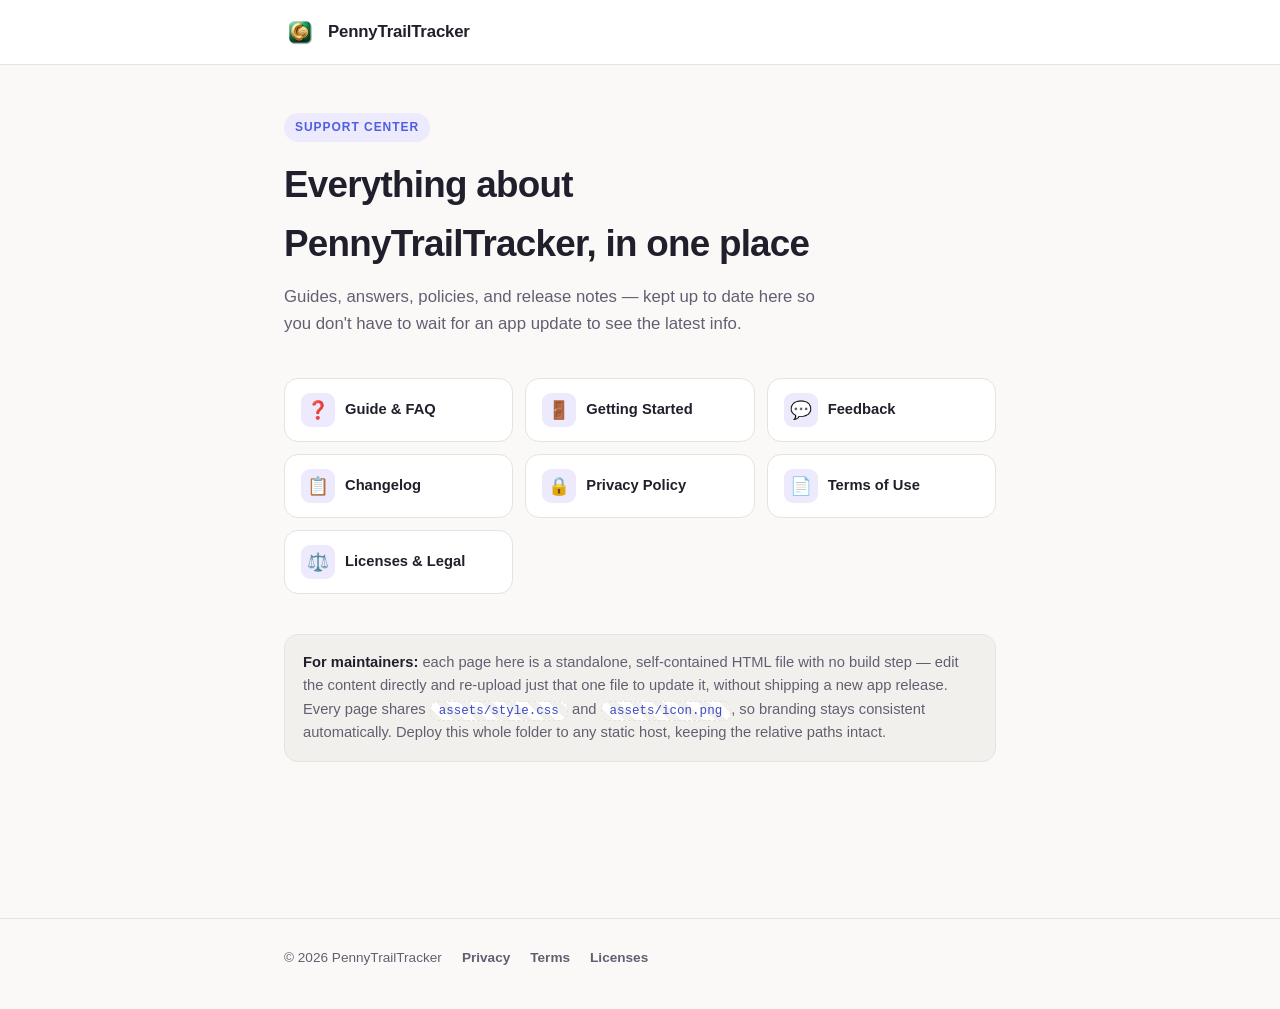
==== index.html @ 5995b28d "Add support site pages (FAQ, onboarding, feedback, changelog, privacy policy, terms of use, licenses" ====
<!DOCTYPE html>
<html lang="en">
<head>
<meta charset="UTF-8">
<meta name="viewport" content="width=device-width, initial-scale=1.0">
<title>PennyTrailTracker Support</title>
<meta name="description" content="Help, guides, and policies for PennyTrailTracker.">
<link rel="icon" href="assets/icon.png">
<link rel="stylesheet" href="assets/style.css">
</head>
<body>

<header class="site-header">
  <div class="site-header__inner">
    <img src="assets/icon.png" alt="">
    <span class="site-header__name">PennyTrailTracker</span>
  </div>
</header>

<main>
  <span class="eyebrow">Support Center</span>
  <h1>Everything about PennyTrailTracker, in one place</h1>
  <p class="page-subtitle">Guides, answers, policies, and release notes — kept up to date here so you don't have to wait for an app update to see the latest info.</p>

  <div class="toc">
    <a href="faq.html">
      <span class="toc-icon">❓</span>
      <span>Guide &amp; FAQ</span>
    </a>
    <a href="onboarding.html">
      <span class="toc-icon">🚪</span>
      <span>Getting Started</span>
    </a>
    <a href="feedback.html">
      <span class="toc-icon">💬</span>
      <span>Feedback</span>
    </a>
    <a href="changelog.html">
      <span class="toc-icon">📋</span>
      <span>Changelog</span>
    </a>
    <a href="privacy-policy.html">
      <span class="toc-icon">🔒</span>
      <span>Privacy Policy</span>
    </a>
    <a href="terms-of-use.html">
      <span class="toc-icon">📄</span>
      <span>Terms of Use</span>
    </a>
    <a href="licenses.html">
      <span class="toc-icon">⚖️</span>
      <span>Licenses &amp; Legal</span>
    </a>
  </div>

  <div class="callout" style="margin-top: 40px;">
    <strong>For maintainers:</strong> each page here is a standalone, self-contained HTML file with no build step — edit the content directly and re-upload just that one file to update it, without shipping a new app release. Every page shares <span class="placeholder">assets/style.css</span> and <span class="placeholder">assets/icon.png</span>, so branding stays consistent automatically. Deploy this whole folder to any static host, keeping the relative paths intact.
  </div>
</main>

<footer class="site-footer">
  <div class="site-footer__inner">
    <span>© <span id="year"></span> PennyTrailTracker</span>
    <a href="privacy-policy.html">Privacy</a>
    <a href="terms-of-use.html">Terms</a>
    <a href="licenses.html">Licenses</a>
  </div>
</footer>

<script>document.getElementById('year').textContent = new Date().getFullYear();</script>
</body>
</html>
---- assets/style.css ----
/* PennyTrailTracker — shared support-page styles.
   Used by every page in /web-pages so they can be edited or added to
   independently of the app itself and still look like one site. */

:root {
  --bg: #faf9f7;
  --surface: #ffffff;
  --surface-alt: #f2f0ec;
  --text: #201f2b;
  --text-muted: #635f72;
  --border: #e6e3dd;
  --accent: #4f5fe0;
  --accent-strong: #3c4bc7;
  --accent-soft: #eceafc;
  --accent-grad-a: #6ee7b7;
  --accent-grad-b: #3b82f6;
  --danger: #c0392b;
  --danger-soft: #fbeae8;
  --code-bg: #f2f0ec;
  --shadow: 0 1px 2px rgba(32, 31, 43, 0.04), 0 8px 24px rgba(32, 31, 43, 0.06);
  --radius: 14px;
}

@media (prefers-color-scheme: dark) {
  :root {
    --bg: #17161d;
    --surface: #1e1d26;
    --surface-alt: #262530;
    --text: #f0eef6;
    --text-muted: #a7a3b8;
    --border: #322f3d;
    --accent: #8b93ff;
    --accent-strong: #a3aaff;
    --accent-soft: #2a2a45;
    --accent-grad-a: #34d399;
    --accent-grad-b: #60a5fa;
    --danger: #f28b7d;
    --danger-soft: #3a2320;
    --code-bg: #262530;
    --shadow: 0 1px 2px rgba(0, 0, 0, 0.2), 0 8px 24px rgba(0, 0, 0, 0.35);
  }
}

* { box-sizing: border-box; }

html { color-scheme: light dark; }

body {
  margin: 0;
  background: var(--bg);
  color: var(--text);
  font-family: "Manrope", -apple-system, BlinkMacSystemFont, "Segoe UI", Roboto, sans-serif;
  line-height: 1.6;
  -webkit-font-smoothing: antialiased;
}

img { max-width: 100%; }

a { color: var(--accent); text-decoration: none; }
a:hover { text-decoration: underline; }

.site-header {
  border-bottom: 1px solid var(--border);
  background: var(--surface);
  position: sticky;
  top: 0;
  z-index: 10;
}

.site-header__inner {
  max-width: 760px;
  margin: 0 auto;
  padding: 16px 24px;
  display: flex;
  align-items: center;
  gap: 12px;
}

.site-header__inner img {
  width: 32px;
  height: 32px;
  border-radius: 8px;
}

.site-header__name {
  font-weight: 800;
  font-size: 1.05rem;
  letter-spacing: -0.01em;
}

.site-header__nav {
  margin-inline-start: auto;
  display: flex;
  gap: 4px;
}

.site-header__nav a {
  color: var(--text-muted);
  font-size: 0.85rem;
  font-weight: 600;
  padding: 6px 10px;
  border-radius: 8px;
}

.site-header__nav a:hover {
  color: var(--text);
  background: var(--surface-alt);
  text-decoration: none;
}

main {
  max-width: 760px;
  margin: 0 auto;
  padding: 48px 24px 96px;
}

.eyebrow {
  display: inline-block;
  font-size: 0.75rem;
  font-weight: 700;
  letter-spacing: 0.08em;
  text-transform: uppercase;
  color: var(--accent);
  background: var(--accent-soft);
  padding: 5px 11px;
  border-radius: 999px;
  margin-bottom: 14px;
}

h1 {
  font-size: clamp(1.7rem, 4vw, 2.3rem);
  font-weight: 800;
  letter-spacing: -0.02em;
  margin: 0 0 10px;
  text-wrap: balance;
}

.page-subtitle {
  color: var(--text-muted);
  font-size: 1.05rem;
  margin: 0 0 40px;
  max-width: 60ch;
}

h2 {
  font-size: 1.3rem;
  font-weight: 800;
  letter-spacing: -0.01em;
  margin: 48px 0 14px;
}

h2:first-of-type { margin-top: 0; }

h3 {
  font-size: 1.05rem;
  font-weight: 700;
  margin: 24px 0 8px;
}

p { margin: 0 0 14px; color: var(--text); }
main p.muted, .muted { color: var(--text-muted); }

ul, ol { padding-inline-start: 22px; margin: 0 0 14px; }
li { margin-bottom: 6px; }

.card {
  background: var(--surface);
  border: 1px solid var(--border);
  border-radius: var(--radius);
  padding: 22px 24px;
  box-shadow: var(--shadow);
  margin-bottom: 16px;
}

.faq-item summary {
  cursor: pointer;
  font-weight: 700;
  font-size: 1rem;
  list-style: none;
  display: flex;
  align-items: center;
  justify-content: space-between;
  gap: 12px;
}

.faq-item summary::-webkit-details-marker { display: none; }

.faq-item summary::after {
  content: "+";
  font-size: 1.3rem;
  font-weight: 400;
  color: var(--text-muted);
  flex-shrink: 0;
  transition: transform 0.2s ease;
}

.faq-item[open] summary::after {
  transform: rotate(45deg);
}

.faq-item p {
  margin-top: 10px;
  color: var(--text-muted);
}

.faq-item + .faq-item { margin-top: 10px; }

.tag {
  display: inline-flex;
  align-items: center;
  font-size: 0.7rem;
  font-weight: 700;
  letter-spacing: 0.03em;
  text-transform: uppercase;
  padding: 3px 9px;
  border-radius: 999px;
  margin-inline-end: 8px;
}

.tag--new { background: var(--accent-soft); color: var(--accent-strong); }
.tag--fix { background: var(--surface-alt); color: var(--text-muted); }
.tag--improved { background: #e8f6ee; color: #1f7a4c; }

@media (prefers-color-scheme: dark) {
  .tag--improved { background: #16321f; color: #6bd39a; }
}

.timeline-entry {
  position: relative;
  padding-inline-start: 24px;
  padding-bottom: 32px;
  border-inline-start: 2px solid var(--border);
}

.timeline-entry:last-child { border-color: transparent; padding-bottom: 0; }

.timeline-entry::before {
  content: "";
  position: absolute;
  inset-inline-start: -7px;
  top: 4px;
  width: 12px;
  height: 12px;
  border-radius: 50%;
  background: var(--accent);
  border: 2px solid var(--bg);
}

.timeline-date {
  font-size: 0.8rem;
  color: var(--text-muted);
  font-weight: 600;
  margin-bottom: 4px;
}

.callout {
  border: 1px solid var(--border);
  background: var(--surface-alt);
  border-radius: var(--radius);
  padding: 16px 18px;
  font-size: 0.92rem;
  color: var(--text-muted);
  margin: 20px 0;
}

.callout strong { color: var(--text); }

.callout--danger {
  background: var(--danger-soft);
  border-color: transparent;
  color: var(--danger);
}

.placeholder {
  background: repeating-linear-gradient(
    45deg, var(--surface-alt), var(--surface-alt) 8px, var(--surface) 8px, var(--surface) 16px
  );
  border: 1px dashed var(--border);
  border-radius: 8px;
  padding: 2px 8px;
  font-family: ui-monospace, "SF Mono", Menlo, monospace;
  font-size: 0.85em;
  color: var(--accent-strong);
}

.btn {
  display: inline-flex;
  align-items: center;
  gap: 8px;
  font-weight: 700;
  font-size: 0.95rem;
  padding: 11px 20px;
  border-radius: 999px;
  background: linear-gradient(135deg, var(--accent-grad-a), var(--accent-grad-b));
  color: #0c1a12;
  border: none;
  cursor: pointer;
}

.btn:hover { text-decoration: none; filter: brightness(1.04); }

.toc {
  display: grid;
  grid-template-columns: repeat(auto-fit, minmax(180px, 1fr));
  gap: 12px;
  margin: 32px 0 8px;
}

.toc a {
  display: flex;
  align-items: center;
  gap: 10px;
  padding: 14px 16px;
  border: 1px solid var(--border);
  border-radius: var(--radius);
  background: var(--surface);
  color: var(--text);
  font-weight: 700;
  font-size: 0.92rem;
}

.toc a:hover { text-decoration: none; border-color: var(--accent); }

.toc .toc-icon {
  width: 34px;
  height: 34px;
  border-radius: 9px;
  background: var(--accent-soft);
  display: flex;
  align-items: center;
  justify-content: center;
  font-size: 1.1rem;
  flex-shrink: 0;
}

.legal p, .legal li { color: var(--text-muted); font-size: 0.95rem; }
.legal h2 { font-size: 1.1rem; margin-top: 36px; }
.legal strong { color: var(--text); }

table.legal-table {
  width: 100%;
  border-collapse: collapse;
  margin: 12px 0 20px;
  font-size: 0.9rem;
}

table.legal-table th, table.legal-table td {
  text-align: start;
  padding: 8px 10px;
  border-bottom: 1px solid var(--border);
  color: var(--text-muted);
}

table.legal-table th { color: var(--text); font-weight: 700; }

.step-list { counter-reset: step; list-style: none; padding: 0; }

.step-list li {
  counter-increment: step;
  position: relative;
  padding-inline-start: 42px;
  margin-bottom: 18px;
}

.step-list li::before {
  content: counter(step);
  position: absolute;
  inset-inline-start: 0;
  top: 0;
  width: 28px;
  height: 28px;
  border-radius: 50%;
  background: var(--accent-soft);
  color: var(--accent-strong);
  font-weight: 800;
  font-size: 0.85rem;
  display: flex;
  align-items: center;
  justify-content: center;
}

.step-list h3 { margin: 0 0 4px; }
.step-list p { margin: 0; color: var(--text-muted); }

site-footer, footer.site-footer {
  border-top: 1px solid var(--border);
  margin-top: 40px;
}

.site-footer__inner {
  max-width: 760px;
  margin: 0 auto;
  padding: 28px 24px 40px;
  display: flex;
  flex-wrap: wrap;
  gap: 8px 20px;
  align-items: center;
  color: var(--text-muted);
  font-size: 0.85rem;
}

.site-footer__inner a { color: var(--text-muted); font-weight: 600; }
.site-footer__inner a:hover { color: var(--accent); }

.updated-badge {
  font-size: 0.78rem;
  color: var(--text-muted);
  display: inline-flex;
  align-items: center;
  gap: 6px;
  margin-bottom: 28px;
}

.updated-badge svg { width: 14px; height: 14px; }
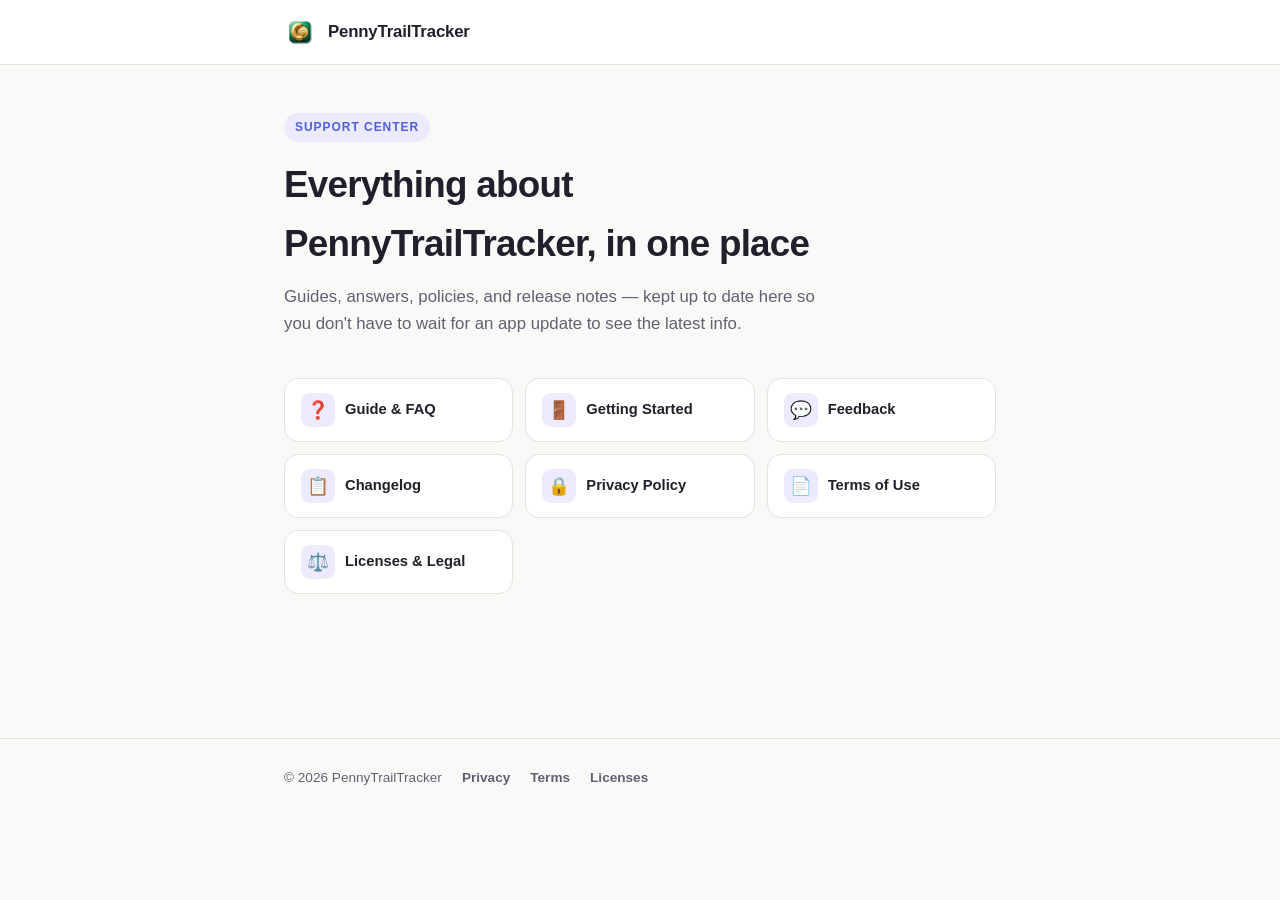
==== commit e71daf15: "content: fill in real Terms of Use, Privacy Policy, and Licenses content - Remove internal "For main" ====
--- a/index.html
+++ b/index.html
@@ -52,10 +52,6 @@
       <span>Licenses &amp; Legal</span>
     </a>
   </div>
-
-  <div class="callout" style="margin-top: 40px;">
-    <strong>For maintainers:</strong> each page here is a standalone, self-contained HTML file with no build step — edit the content directly and re-upload just that one file to update it, without shipping a new app release. Every page shares <span class="placeholder">assets/style.css</span> and <span class="placeholder">assets/icon.png</span>, so branding stays consistent automatically. Deploy this whole folder to any static host, keeping the relative paths intact.
-  </div>
 </main>
 
 <footer class="site-footer">
